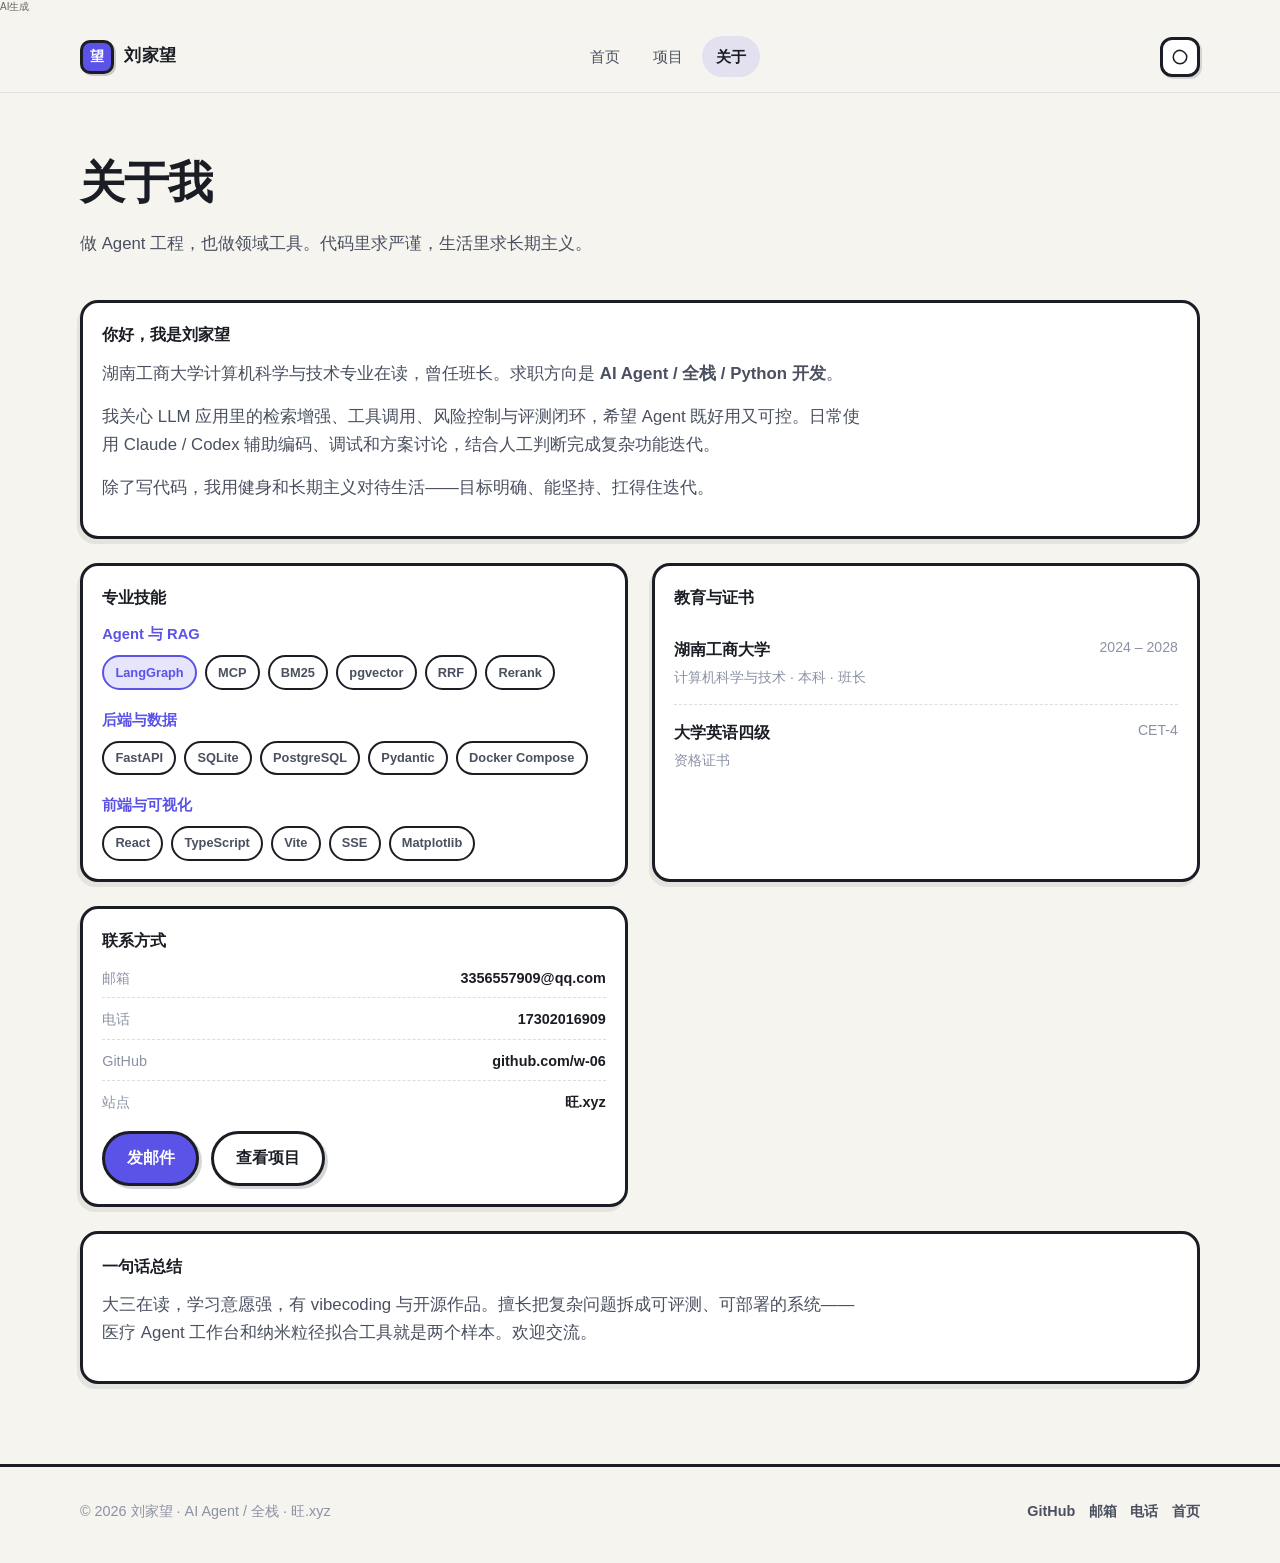
==== about.html @ 0d75d6c4 "present: about.html (+2 source) — 刘家望个人主页静态站：首页 + 项目列表 + 两个演示型详情页 + 关于页，含样式、动效脚本与 SVG 视觉资源。 Mimo-Pre" ====
<!-- AI生成 -->
<!DOCTYPE html>
<html lang="zh-CN">
<head>
  <meta charset="UTF-8" />
  <meta name="viewport" content="width=device-width, initial-scale=1" />
  <title>关于 · 刘家望</title>
  <meta name="description" content="关于刘家望：湖南工商大学计算机科学与技术在读，AI Agent / 全栈方向。" />
  <link rel="icon" href="data:image/svg+xml,%3Csvg xmlns='http://www.w3.org/2000/svg' viewBox='0 0 32 32'%3E%3Crect width='32' height='32' rx='8' fill='%235B52E8'/%3E%3Ctext x='16' y='22' text-anchor='middle' font-size='16' font-family='sans-serif' fill='white' font-weight='700'%3E旺%3C/text%3E%3C/svg%3E" />
  <link rel="stylesheet" href="css/style.css" />
</head>
<body>
<p data-aigc-mark="1" style="margin:0 0 8px;font-size:10px;line-height:1.3;color:#6b6560;font-weight:400;">AI生成</p>

  <header class="site-header">
    <div class="site-container inner">
      <a class="logo" href="index.html">
        <span class="logo-mark">望</span>
        <span>刘家望</span>
      </a>
      <nav class="nav" data-nav>
        <a href="index.html">首页</a>
        <a href="projects.html">项目</a>
        <a class="active" href="about.html">关于</a>
      </nav>
      <div class="header-actions">
        <button class="icon-btn" data-theme-toggle aria-label="切换主题">
          <svg viewBox="0 0 24 24" fill="none" stroke="currentColor" stroke-width="2" stroke-linecap="round"><path d="M12 3a9 9 0 1 0 9 9c0-4-4-8-9-9z"/></svg>
        </button>
        <button class="icon-btn menu-toggle" data-menu-toggle aria-label="打开菜单">
          <svg viewBox="0 0 24 24" fill="none" stroke="currentColor" stroke-width="2" stroke-linecap="round"><path d="M4 7h16M4 12h16M4 17h16"/></svg>
        </button>
      </div>
    </div>
  </header>

  <main>
    <section class="page-hero">
      <div class="site-container">
        <h1 data-split>关于我</h1>
        <p class="lead">做 Agent 工程，也做领域工具。代码里求严谨，生活里求长期主义。</p>
      </div>
    </section>

    <div class="site-container about-grid">
      <section class="about-intro panel" data-aos>
        <h3>你好，我是刘家望</h3>
        <p>湖南工商大学计算机科学与技术专业在读，曾任班长。求职方向是 <strong>AI Agent / 全栈 / Python 开发</strong>。</p>
        <p>我关心 LLM 应用里的检索增强、工具调用、风险控制与评测闭环，希望 Agent 既好用又可控。日常使用 Claude / Codex 辅助编码、调试和方案讨论，结合人工判断完成复杂功能迭代。</p>
        <p>除了写代码，我用健身和长期主义对待生活——目标明确、能坚持、扛得住迭代。</p>
      </section>

      <section class="panel" data-aos>
        <h3>专业技能</h3>
        <div class="skill-group">
          <h4>Agent 与 RAG</h4>
          <ul class="tag-list">
            <li class="tag primary">LangGraph</li>
            <li class="tag">MCP</li>
            <li class="tag">BM25</li>
            <li class="tag">pgvector</li>
            <li class="tag">RRF</li>
            <li class="tag">Rerank</li>
          </ul>
        </div>
        <div class="skill-group">
          <h4>后端与数据</h4>
          <ul class="tag-list">
            <li class="tag">FastAPI</li>
            <li class="tag">SQLite</li>
            <li class="tag">PostgreSQL</li>
            <li class="tag">Pydantic</li>
            <li class="tag">Docker Compose</li>
          </ul>
        </div>
        <div class="skill-group">
          <h4>前端与可视化</h4>
          <ul class="tag-list">
            <li class="tag">React</li>
            <li class="tag">TypeScript</li>
            <li class="tag">Vite</li>
            <li class="tag">SSE</li>
            <li class="tag">Matplotlib</li>
          </ul>
        </div>
      </section>

      <section class="panel" data-aos>
        <h3>教育与证书</h3>
        <div class="edu-item">
          <div>
            <strong>湖南工商大学</strong>
            <span>计算机科学与技术 · 本科 · 班长</span>
          </div>
          <span>2024 – 2028</span>
        </div>
        <div class="edu-item">
          <div>
            <strong>大学英语四级</strong>
            <span>资格证书</span>
          </div>
          <span>CET-4</span>
        </div>
      </section>

      <section class="panel" data-aos>
        <h3>联系方式</h3>
        <div class="kv">
          <div class="row"><span class="k">邮箱</span><span class="v"><a href="mailto:3356557909@qq.com">3356557909@qq.com</a></span></div>
          <div class="row"><span class="k">电话</span><span class="v"><a href="tel:17302016909">17302016909</a></span></div>
          <div class="row"><span class="k">GitHub</span><span class="v"><a href="https://github.com/w-06" target="_blank" rel="noopener noreferrer">github.com/w-06</a></span></div>
          <div class="row"><span class="k">站点</span><span class="v"><a href="https://旺.xyz" target="_blank" rel="noopener noreferrer">旺.xyz</a></span></div>
        </div>
        <div class="btn-row" style="margin-top: 1rem;">
          <a class="btn btn-fill" href="mailto:3356557909@qq.com">发邮件</a>
          <a class="btn" href="projects.html">查看项目</a>
        </div>
      </section>

      <section class="about-intro panel" data-aos>
        <h3>一句话总结</h3>
        <p>大三在读，学习意愿强，有 vibecoding 与开源作品。擅长把复杂问题拆成可评测、可部署的系统——医疗 Agent 工作台和纳米粒径拟合工具就是两个样本。欢迎交流。</p>
      </section>
    </div>
  </main>

  <footer class="site-footer">
    <div class="site-container footer-inner">
      <p>© <span data-year></span> 刘家望 · AI Agent / 全栈 · 旺.xyz</p>
      <div class="footer-links">
        <a href="https://github.com/w-06" target="_blank" rel="noopener noreferrer">GitHub</a>
        <a href="mailto:3356557909@qq.com">邮箱</a>
        <a href="tel:17302016909">电话</a>
        <a href="index.html">首页</a>
      </div>
    </div>
  </footer>
  <script src="js/main.js"></script>
</body>
</html>
---- css/style.css ----
/* 刘家望 · 个人站点 — 新粗野主义作品集风格 */
:root {
  --bg: #f6f4ef;
  --bg-soft: #efece4;
  --ink: #1a1d24;
  --ink-2: #4a5060;
  --ink-3: #8b92a3;
  --card: #ffffff;
  --primary: #5b52e8;
  --primary-2: #4a41d4;
  --accent: #ff6b4a;
  --mint: #3dbf9f;
  --line: #1a1d24;
  --shadow: -3px 5px 0 rgba(26, 29, 36, 0.08);
  --radius: 18px;
  --radius-sm: 12px;
  --font: "PingFang SC", "Noto Sans SC", "Microsoft YaHei", "Segoe UI", sans-serif;
  --max: 1120px;
  --header-h: 72px;
}

html.dark {
  --bg: #12141a;
  --bg-soft: #1a1d26;
  --ink: #f3f1ea;
  --ink-2: #c5c9d4;
  --ink-3: #8b92a3;
  --card: #1c2030;
  --primary: #7b74f0;
  --primary-2: #918bff;
  --accent: #ff8566;
  --mint: #4ecfad;
  --line: #e8e6df;
  --shadow: -3px 5px 0 rgba(0, 0, 0, 0.35);
}

*,
*::before,
*::after {
  box-sizing: border-box;
}

html {
  scroll-behavior: smooth;
}

body {
  margin: 0;
  font-family: var(--font);
  color: var(--ink);
  background: var(--bg);
  line-height: 1.7;
  min-height: 100vh;
  overflow-x: hidden;
  transition: background 0.25s ease, color 0.25s ease;
}

body.no-cursor,
body.no-cursor * {
  cursor: none !important;
}

img,
svg {
  display: block;
  max-width: 100%;
}

a {
  color: inherit;
  text-decoration: none;
}

button {
  font: inherit;
  color: inherit;
  background: none;
  border: 0;
  cursor: pointer;
}

.site-container {
  width: min(100% - 2.5rem, var(--max));
  margin-inline: auto;
}

/* ========== 顶部导航 ========== */
.site-header {
  position: sticky;
  top: 0;
  z-index: 50;
  height: var(--header-h);
  backdrop-filter: blur(14px);
  background: color-mix(in srgb, var(--bg) 82%, transparent);
  border-bottom: 1px solid color-mix(in srgb, var(--ink) 8%, transparent);
}

.site-header .inner {
  height: 100%;
  display: flex;
  align-items: center;
  justify-content: space-between;
  gap: 1rem;
}

.logo {
  display: inline-flex;
  align-items: center;
  gap: 0.65rem;
  font-weight: 800;
  letter-spacing: 0.02em;
  font-size: 1.05rem;
}

.logo-mark {
  width: 34px;
  height: 34px;
  border: 3px solid var(--line);
  border-radius: 10px;
  display: grid;
  place-items: center;
  background: var(--primary);
  color: #fff;
  font-size: 0.85rem;
  font-weight: 800;
  box-shadow: 2px 2px 0 color-mix(in srgb, var(--line) 20%, transparent);
}

.nav {
  display: flex;
  align-items: center;
  gap: 0.35rem;
}

.nav a {
  padding: 0.45rem 0.85rem;
  border-radius: 999px;
  font-size: 0.95rem;
  color: var(--ink-2);
  transition: 0.2s ease;
}

.nav a:hover,
.nav a.active {
  color: var(--ink);
  background: color-mix(in srgb, var(--primary) 12%, transparent);
}

.nav a.active {
  font-weight: 700;
}

.header-actions {
  display: flex;
  align-items: center;
  gap: 0.5rem;
}

.icon-btn {
  width: 40px;
  height: 40px;
  border: 3px solid var(--line);
  border-radius: 12px;
  display: grid;
  place-items: center;
  background: var(--card);
  box-shadow: 2px 2px 0 color-mix(in srgb, var(--line) 15%, transparent);
  transition: transform 0.15s ease;
}

.icon-btn:hover {
  transform: translate(-1px, -1px);
}

.icon-btn svg {
  width: 18px;
  height: 18px;
}

.menu-toggle {
  display: none;
}

/* ========== 按钮 ========== */
.btn {
  display: inline-flex;
  align-items: center;
  justify-content: center;
  gap: 0.5rem;
  min-height: 48px;
  padding: 0.7rem 1.35rem;
  border: 3px solid var(--line);
  border-radius: 999px;
  font-weight: 700;
  font-size: 0.98rem;
  background: var(--card);
  box-shadow: 3px 3px 0 color-mix(in srgb, var(--line) 18%, transparent);
  transition: transform 0.15s ease, box-shadow 0.15s ease, background 0.15s ease;
}

.btn:hover {
  transform: translate(-2px, -2px);
  box-shadow: 5px 5px 0 color-mix(in srgb, var(--line) 22%, transparent);
}

.btn:active {
  transform: translate(0, 0);
  box-shadow: 1px 1px 0 color-mix(in srgb, var(--line) 18%, transparent);
}

.btn-fill {
  background: var(--primary);
  color: #fff;
}

.btn-fill:hover {
  background: var(--primary-2);
}

.btn-accent {
  background: var(--accent);
  color: #fff;
}

.btn-row {
  display: flex;
  flex-wrap: wrap;
  gap: 0.75rem;
}

/* ========== 标签 ========== */
.tag-list {
  display: flex;
  flex-wrap: wrap;
  gap: 0.5rem;
  list-style: none;
  padding: 0;
  margin: 0;
}

.tag {
  display: inline-flex;
  align-items: center;
  padding: 0.28rem 0.7rem;
  border: 2px solid var(--line);
  border-radius: 999px;
  font-size: 0.8rem;
  font-weight: 600;
  background: var(--card);
  color: var(--ink-2);
}

.tag.primary {
  background: color-mix(in srgb, var(--primary) 15%, var(--card));
  color: var(--primary);
  border-color: var(--primary);
}

/* ========== 取景框卡片 ========== */
.frame-card {
  position: relative;
  background: var(--card);
  border: 3px solid var(--line);
  border-radius: var(--radius);
  padding: 1rem;
  box-shadow: var(--shadow);
}

.frame-card .corner {
  position: absolute;
  width: 12px;
  height: 12px;
  background: var(--card);
  border: 2px solid var(--line);
  z-index: 2;
}

.frame-card .corner.tl { top: -6px; left: -6px; }
.frame-card .corner.tr { top: -6px; right: -6px; }
.frame-card .corner.bl { bottom: -6px; left: -6px; }
.frame-card .corner.br { bottom: -6px; right: -6px; }

.frame-card .window-tab {
  position: absolute;
  top: -24px;
  left: 28px;
  height: 24px;
  padding: 0 0.85rem;
  display: inline-flex;
  align-items: center;
  border-radius: 8px 8px 0 0;
  background: var(--primary);
  color: #fff;
  font-size: 0.75rem;
  font-weight: 700;
  border: 3px solid var(--line);
  border-bottom: 0;
}

.frame-media {
  border-radius: var(--radius-sm);
  overflow: hidden;
  border: 2px solid color-mix(in srgb, var(--line) 25%, transparent);
  background: var(--bg-soft);
}

/* ========== 首页 Hero ========== */
.hero {
  padding: 4.5rem 0 3rem;
}

.hero-grid {
  display: grid;
  grid-template-columns: 1.05fr 0.95fr;
  gap: 3rem;
  align-items: center;
}

.hero-copy .eyebrow {
  display: inline-flex;
  align-items: center;
  gap: 0.45rem;
  padding: 0.35rem 0.8rem;
  border: 2px solid var(--line);
  border-radius: 999px;
  background: var(--card);
  font-size: 0.82rem;
  font-weight: 700;
  margin-bottom: 1.1rem;
}

.eyebrow-dot {
  width: 8px;
  height: 8px;
  border-radius: 50%;
  background: var(--mint);
  box-shadow: 0 0 0 3px color-mix(in srgb, var(--mint) 25%, transparent);
}

.hero h1 {
  margin: 0 0 0.85rem;
  font-size: clamp(2.2rem, 4.5vw, 3.4rem);
  line-height: 1.15;
  letter-spacing: -0.02em;
  font-weight: 900;
}

.hero h1 .hl {
  color: var(--primary);
}

.hero-sub {
  margin: 0 0 0.75rem;
  font-size: 1.05rem;
  font-weight: 700;
  color: var(--ink);
}

.hero-desc {
  margin: 0 0 1.1rem;
  color: var(--ink-2);
  max-width: 34rem;
}

.hero-contact {
  color: var(--ink-3);
  font-size: 0.92rem;
  margin-bottom: 1.4rem;
}

.hero-actions {
  margin-bottom: 1.5rem;
}

.social-row {
  display: flex;
  flex-wrap: wrap;
  gap: 0.6rem;
}

.social-chip {
  display: inline-flex;
  align-items: center;
  gap: 0.45rem;
  padding: 0.55rem 0.85rem;
  border: 2px solid var(--line);
  border-radius: 14px;
  background: var(--card);
  font-size: 0.85rem;
  font-weight: 600;
  transition: transform 0.15s ease, background 0.15s ease;
}

.social-chip:hover {
  transform: translateY(-2px);
  background: color-mix(in srgb, var(--primary) 10%, var(--card));
}

.social-chip svg {
  width: 16px;
  height: 16px;
}

/* Hero 右侧卡片 */
.hero-stage {
  position: relative;
  min-height: 420px;
}

.web-case {
  position: relative;
  z-index: 20;
  width: min(100%, 360px);
  margin-left: auto;
  transition: transform 0.3s cubic-bezier(0.16, 1, 0.3, 1);
  will-change: transform;
}

.web-case .case-solid {
  position: relative;
  background: var(--card);
  border: 3px solid var(--line);
  border-radius: var(--radius);
  padding: 0.75rem;
}

.web-case .case-square {
  position: absolute;
  width: 12px;
  height: 12px;
  background: var(--card);
  border: 2px solid var(--line);
}

.web-case .case-square.tl { top: -6px; left: -6px; }
.web-case .case-square.tr { top: -6px; right: -6px; }
.web-case .case-square.bl { bottom: -6px; left: -6px; }
.web-case .case-square.br { bottom: -6px; right: -6px; }

.case-go {
  position: relative;
  aspect-ratio: 6 / 7;
  overflow: hidden;
  border-radius: 14px;
  background: var(--bg-soft);
  border: 2px solid color-mix(in srgb, var(--line) 20%, transparent);
}

.case-go svg,
.case-go img {
  width: 100%;
  height: 100%;
  object-fit: cover;
}

.case-title {
  position: absolute;
  top: -24px;
  left: 32px;
  height: 24px;
  padding: 0 0.85rem;
  display: inline-flex;
  align-items: center;
  border-radius: 8px 8px 0 0;
  background: var(--primary);
  color: #fff;
  font-size: 0.75rem;
  font-weight: 700;
  border: 3px solid var(--line);
  border-bottom: 0;
}

.float-chip {
  position: absolute;
  z-index: 30;
  background: var(--card);
  border: 2px solid color-mix(in srgb, var(--line) 15%, transparent);
  border-radius: 14px;
  box-shadow: -2px 4px 12px rgba(81, 74, 163, 0.12);
  transition: transform 0.3s cubic-bezier(0.16, 1, 0.3, 1);
  will-change: transform;
  pointer-events: none;
}

.float-chip.chip-left {
  left: -12px;
  top: 42%;
  width: min(200px, 48%);
  padding: 0.55rem 0.7rem;
}

.float-chip.chip-right {
  right: -18px;
  top: 62%;
  width: min(230px, 54%);
  padding: 0.65rem 0.75rem;
}

.chip-row {
  display: flex;
  align-items: center;
  gap: 0.5rem;
}

.chip-icon {
  width: 34px;
  height: 34px;
  border-radius: 10px;
  display: grid;
  place-items: center;
  background: var(--primary);
  color: #fff;
  flex-shrink: 0;
}

.chip-icon.alt {
  background: var(--mint);
}

.chip-icon.warm {
  background: var(--accent);
}

.chip-text {
  min-width: 0;
}

.chip-text strong {
  display: block;
  font-size: 0.78rem;
  line-height: 1.2;
}

.chip-text span {
  display: block;
  font-size: 0.68rem;
  color: var(--ink-3);
  white-space: nowrap;
  overflow: hidden;
  text-overflow: ellipsis;
}

.cursor-indicator {
  position: absolute;
  top: 0;
  left: 0;
  width: 56px;
  height: 56px;
  border-radius: 50%;
  background: #fff;
  display: grid;
  place-items: center;
  box-shadow: 0 3px 15px rgba(0, 0, 0, 0.15);
  z-index: 1000;
  opacity: 0;
  pointer-events: none;
  transform: translate(-50%, -50%) scale(0.5);
  transition: opacity 0.35s cubic-bezier(0.16, 1, 0.3, 1),
    transform 0.45s cubic-bezier(0.34, 1.56, 0.64, 1);
}

.cursor-indicator.on {
  opacity: 1;
  transform: translate(-50%, -50%) scale(1);
}

.cursor-indicator svg {
  width: 24px;
  height: 24px;
  color: var(--primary);
}

/* ========== 区块 ========== */
.section {
  padding: 4.5rem 0;
}

.section-head {
  display: flex;
  align-items: end;
  justify-content: space-between;
  gap: 1rem;
  margin-bottom: 2rem;
}

.section-head h2 {
  margin: 0 0 0.35rem;
  font-size: clamp(1.6rem, 3vw, 2.1rem);
  font-weight: 900;
  letter-spacing: -0.02em;
}

.section-head p {
  margin: 0;
  color: var(--ink-2);
  max-width: 36rem;
}

.section-head .side {
  flex-shrink: 0;
}

/* 技术标签墙 */
.explore-grid {
  display: grid;
  grid-template-columns: repeat(4, 1fr);
  gap: 1rem;
}

.explore-item {
  border: 3px solid var(--line);
  border-radius: var(--radius);
  background: var(--card);
  padding: 1.1rem 1rem;
  box-shadow: var(--shadow);
  transition: transform 0.15s ease;
}

.explore-item:hover {
  transform: translate(-2px, -2px);
}

.explore-item h3 {
  margin: 0 0 0.35rem;
  font-size: 1rem;
}

.explore-item p {
  margin: 0;
  color: var(--ink-2);
  font-size: 0.88rem;
}

.explore-icon {
  width: 40px;
  height: 40px;
  border: 2px solid var(--line);
  border-radius: 12px;
  display: grid;
  place-items: center;
  margin-bottom: 0.8rem;
  background: color-mix(in srgb, var(--primary) 12%, var(--card));
  font-weight: 900;
  color: var(--primary);
}

/* 项目卡片 */
.work-grid {
  display: grid;
  grid-template-columns: 1fr 1fr;
  gap: 1.5rem;
}

.work-card {
  position: relative;
  display: block;
  background: var(--card);
  border: 3px solid var(--line);
  border-radius: var(--radius);
  overflow: visible;
  box-shadow: var(--shadow);
  transition: transform 0.18s ease, box-shadow 0.18s ease;
}

.work-card:hover {
  transform: translate(-3px, -3px);
  box-shadow: 6px 6px 0 color-mix(in srgb, var(--line) 18%, transparent);
}

.work-card .corner {
  position: absolute;
  width: 12px;
  height: 12px;
  background: var(--card);
  border: 2px solid var(--line);
  z-index: 3;
}

.work-card .corner.tl { top: -6px; left: -6px; }
.work-card .corner.tr { top: -6px; right: -6px; }
.work-card .corner.bl { bottom: -6px; left: -6px; }
.work-card .corner.br { bottom: -6px; right: -6px; }

.work-media {
  aspect-ratio: 16 / 10;
  background: var(--bg-soft);
  border-bottom: 3px solid var(--line);
  overflow: hidden;
  border-radius: 15px 15px 0 0;
}

.work-media svg,
.work-media img {
  width: 100%;
  height: 100%;
  object-fit: cover;
}

.work-body {
  padding: 1.15rem 1.2rem 1.3rem;
}

.work-body h3 {
  margin: 0 0 0.4rem;
  font-size: 1.2rem;
}

.work-body .desc {
  margin: 0 0 0.85rem;
  color: var(--ink-2);
  font-size: 0.95rem;
}

.work-meta {
  display: flex;
  align-items: center;
  justify-content: space-between;
  gap: 0.75rem;
  margin-top: 0.9rem;
}

.work-meta .year {
  color: var(--ink-3);
  font-size: 0.85rem;
  font-weight: 600;
}

.work-meta .go {
  display: inline-flex;
  align-items: center;
  gap: 0.3rem;
  color: var(--primary);
  font-weight: 800;
  font-size: 0.9rem;
}

/* CTA 条 */
.cta-band {
  margin: 1rem 0 4rem;
  border: 3px solid var(--line);
  border-radius: calc(var(--radius) + 4px);
  background: var(--primary);
  color: #fff;
  padding: 2.2rem 2rem;
  display: flex;
  align-items: center;
  justify-content: space-between;
  gap: 1.5rem;
  box-shadow: 5px 5px 0 color-mix(in srgb, var(--line) 20%, transparent);
  position: relative;
  overflow: hidden;
}

.cta-band h2 {
  margin: 0 0 0.35rem;
  font-size: clamp(1.4rem, 2.5vw, 1.9rem);
}

.cta-band p {
  margin: 0;
  opacity: 0.9;
}

.cta-band .btn {
  background: #fff;
  color: var(--ink);
  flex-shrink: 0;
}

.cta-band .btn:hover {
  background: var(--bg);
}

/* ========== 项目详情页 ========== */
.page-hero {
  padding: 3.2rem 0 1.5rem;
}

.page-hero .back {
  display: inline-flex;
  align-items: center;
  gap: 0.35rem;
  color: var(--ink-2);
  font-weight: 700;
  margin-bottom: 1.1rem;
}

.page-hero .back:hover {
  color: var(--primary);
}

.page-hero h1 {
  margin: 0 0 0.6rem;
  font-size: clamp(2rem, 4vw, 2.8rem);
  font-weight: 900;
  letter-spacing: -0.02em;
}

.page-hero .lead {
  margin: 0 0 1.1rem;
  color: var(--ink-2);
  font-size: 1.05rem;
  max-width: 42rem;
}

.detail-layout {
  display: grid;
  grid-template-columns: 1.4fr 0.8fr;
  gap: 1.5rem;
  align-items: start;
  padding-bottom: 4rem;
}

.detail-main {
  display: grid;
  gap: 1.25rem;
}

.detail-side {
  display: grid;
  gap: 1rem;
  position: sticky;
  top: calc(var(--header-h) + 1rem);
}

.panel {
  border: 3px solid var(--line);
  border-radius: var(--radius);
  background: var(--card);
  box-shadow: var(--shadow);
  padding: 1.15rem 1.2rem;
}

.panel h3 {
  margin: 0 0 0.7rem;
  font-size: 1rem;
}

.panel p {
  margin: 0;
  color: var(--ink-2);
  font-size: 0.94rem;
}

.shot-grid {
  display: grid;
  gap: 1rem;
}

.shot-grid.single {
  grid-template-columns: 1fr;
}

.shot {
  border: 3px solid var(--line);
  border-radius: var(--radius);
  overflow: hidden;
  background: var(--card);
  box-shadow: var(--shadow);
}

.shot .bar {
  display: flex;
  align-items: center;
  gap: 0.4rem;
  padding: 0.55rem 0.8rem;
  border-bottom: 3px solid var(--line);
  background: var(--bg-soft);
  font-size: 0.8rem;
  font-weight: 700;
  color: var(--ink-2);
}

.shot .bar .dot {
  width: 9px;
  height: 9px;
  border-radius: 50%;
  background: var(--accent);
}

.shot .bar .dot:nth-child(2) { background: #ffd166; }
.shot .bar .dot:nth-child(3) { background: var(--mint); }

.shot .body {
  padding: 0.4rem;
  background: var(--bg-soft);
}

.shot svg,
.shot img {
  width: 100%;
  height: auto;
  border-radius: 10px;
  background: var(--card);
}

.point-list {
  list-style: none;
  margin: 0;
  padding: 0;
  display: grid;
  gap: 0.7rem;
}

.point-list li {
  display: grid;
  grid-template-columns: 28px 1fr;
  gap: 0.65rem;
  align-items: start;
  color: var(--ink-2);
  font-size: 0.94rem;
}

.point-list .idx {
  width: 28px;
  height: 28px;
  border: 2px solid var(--line);
  border-radius: 8px;
  display: grid;
  place-items: center;
  font-size: 0.75rem;
  font-weight: 800;
  background: color-mix(in srgb, var(--primary) 12%, var(--card));
  color: var(--primary);
}

.kv {
  display: grid;
  gap: 0.55rem;
}

.kv .row {
  display: flex;
  justify-content: space-between;
  gap: 1rem;
  font-size: 0.9rem;
  padding-bottom: 0.45rem;
  border-bottom: 1px dashed color-mix(in srgb, var(--ink) 15%, transparent);
}

.kv .row:last-child {
  border-bottom: 0;
  padding-bottom: 0;
}

.kv .k {
  color: var(--ink-3);
}

.kv .v {
  font-weight: 700;
  text-align: right;
}

/* ========== 关于页 ========== */
.about-grid {
  display: grid;
  grid-template-columns: 1fr 1fr;
  gap: 1.5rem;
  padding-bottom: 4rem;
}

.about-intro {
  grid-column: 1 / -1;
}

.about-intro p {
  margin: 0 0 0.9rem;
  color: var(--ink-2);
  font-size: 1.05rem;
  max-width: 48rem;
}

.skill-group + .skill-group {
  margin-top: 1.1rem;
}

.skill-group h4 {
  margin: 0 0 0.5rem;
  font-size: 0.92rem;
  color: var(--primary);
}

.edu-item {
  display: flex;
  justify-content: space-between;
  gap: 1rem;
  padding: 0.85rem 0;
  border-bottom: 1px dashed color-mix(in srgb, var(--ink) 15%, transparent);
}

.edu-item:last-child {
  border-bottom: 0;
}

.edu-item strong {
  display: block;
}

.edu-item span {
  color: var(--ink-3);
  font-size: 0.88rem;
}

/* ========== 页脚 ========== */
.site-footer {
  border-top: 3px solid var(--line);
  padding: 2rem 0 2.5rem;
  margin-top: 1rem;
}

.footer-inner {
  display: flex;
  align-items: center;
  justify-content: space-between;
  gap: 1rem;
  flex-wrap: wrap;
}

.footer-inner p {
  margin: 0;
  color: var(--ink-3);
  font-size: 0.9rem;
}

.footer-links {
  display: flex;
  gap: 0.85rem;
  flex-wrap: wrap;
}

.footer-links a {
  color: var(--ink-2);
  font-weight: 600;
  font-size: 0.9rem;
}

.footer-links a:hover {
  color: var(--primary);
}

/* ========== 动效 ========== */
[data-aos] {
  opacity: 0;
  transform: translateY(18px);
  transition: opacity 0.6s ease, transform 0.6s ease;
}

[data-aos="fade-left"] {
  transform: translateX(24px);
}

[data-aos].aos-in {
  opacity: 1;
  transform: none;
}

.word {
  display: inline-block;
  opacity: 0;
  transform: translateY(0.6em);
  animation: wordIn 0.55s cubic-bezier(0.16, 1, 0.3, 1) forwards;
}

@keyframes wordIn {
  to {
    opacity: 1;
    transform: none;
  }
}

/* ========== 响应式 ========== */
@media (max-width: 960px) {
  .hero-grid,
  .detail-layout,
  .about-grid,
  .work-grid {
    grid-template-columns: 1fr;
  }

  .explore-grid {
    grid-template-columns: 1fr 1fr;
  }

  .hero-stage {
    min-height: 0;
    order: -1;
  }

  .web-case {
    margin: 0 auto;
  }

  .detail-side {
    position: static;
  }

  .cta-band {
    flex-direction: column;
    align-items: flex-start;
  }

  .float-chip.chip-left {
    left: 0;
  }

  .float-chip.chip-right {
    right: 0;
  }
}

@media (max-width: 720px) {
  .nav {
    display: none;
    position: absolute;
    top: var(--header-h);
    left: 0;
    right: 0;
    flex-direction: column;
    align-items: stretch;
    padding: 0.8rem 1.2rem 1.2rem;
    background: var(--bg);
    border-bottom: 3px solid var(--line);
  }

  .nav.open {
    display: flex;
  }

  .menu-toggle {
    display: grid;
  }

  .hero {
    padding-top: 2.5rem;
  }

  .explore-grid {
    grid-template-columns: 1fr;
  }

  .section-head {
    flex-direction: column;
    align-items: flex-start;
  }

  .hero-contact {
    font-size: 0.85rem;
  }
}
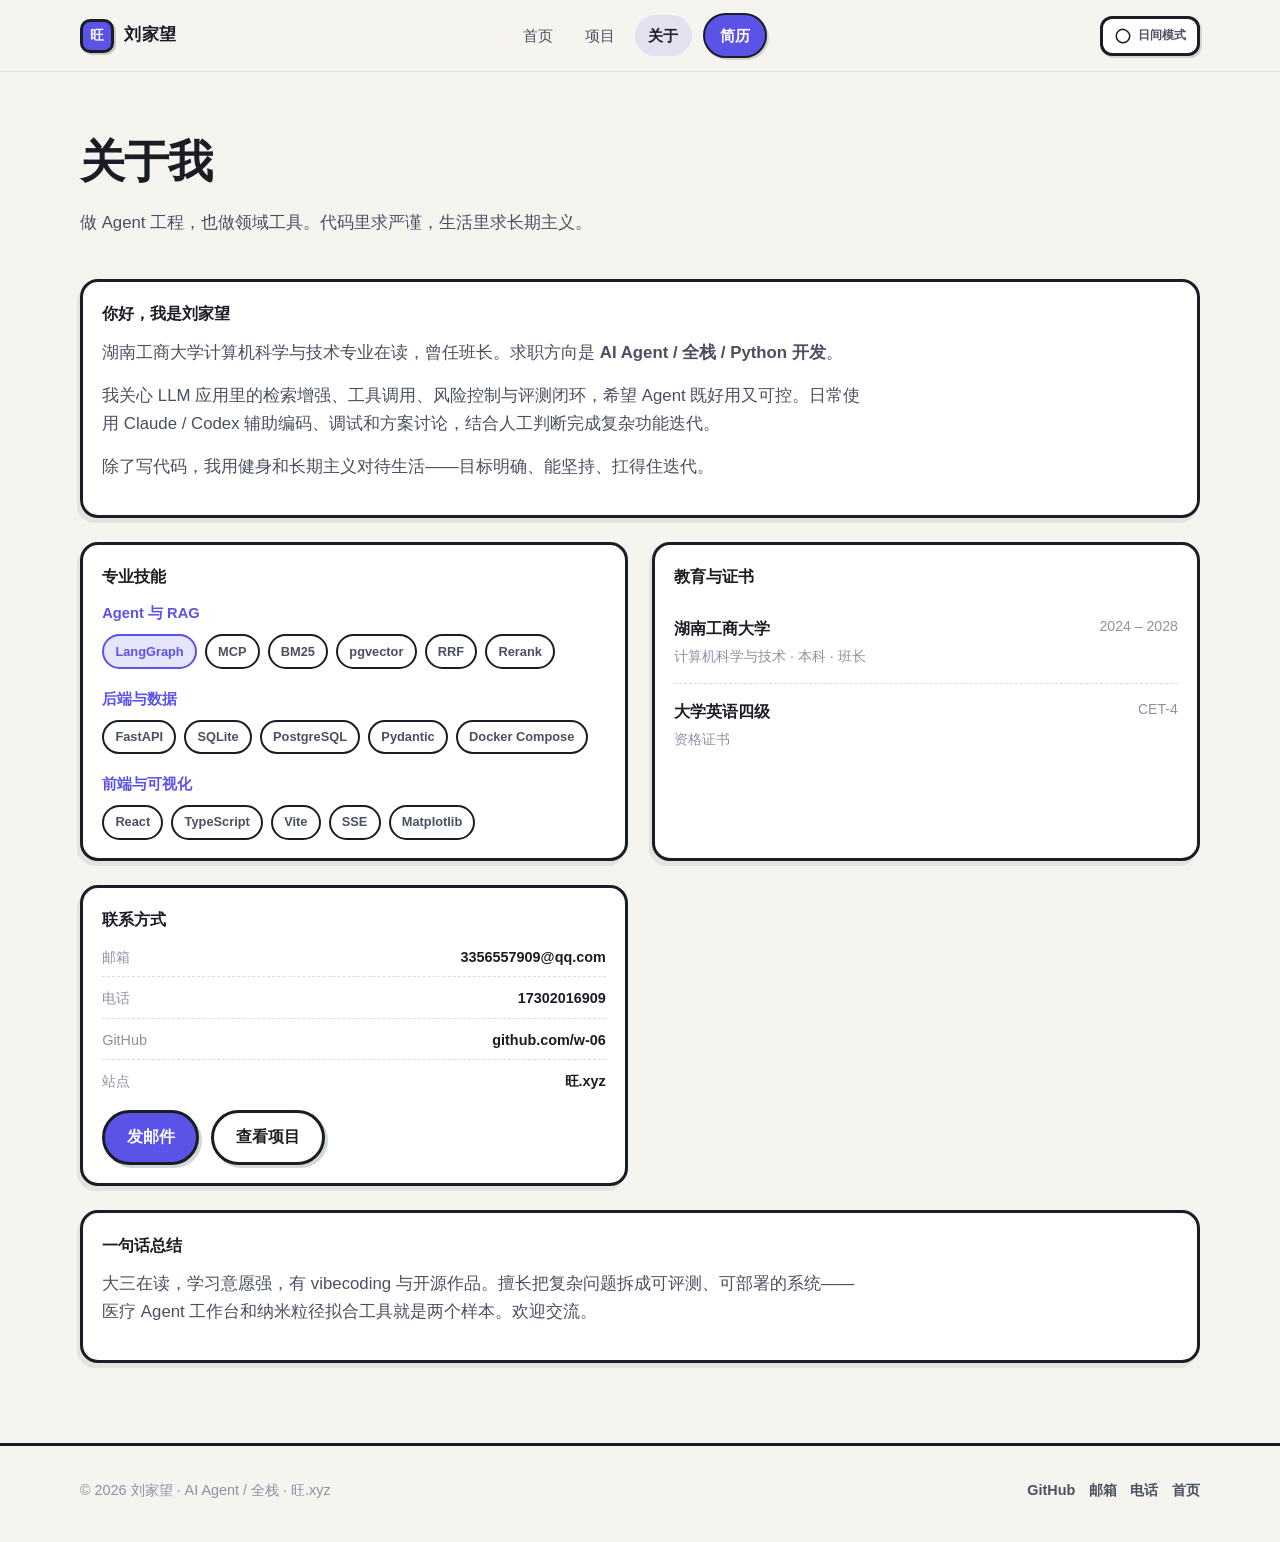
==== commit 60fe6a1e: "update 7 files" ====
--- a/about.html
+++ b/about.html
@@ -1,4 +1,3 @@
-<!-- AI生成 -->
 <!DOCTYPE html>
 <html lang="zh-CN">
 <head>
@@ -10,22 +9,22 @@
   <link rel="stylesheet" href="css/style.css" />
 </head>
 <body>
-<p data-aigc-mark="1" style="margin:0 0 8px;font-size:10px;line-height:1.3;color:#6b6560;font-weight:400;">AI生成</p>
-
-  <header class="site-header">
+<header class="site-header">
     <div class="site-container inner">
       <a class="logo" href="index.html">
-        <span class="logo-mark">望</span>
+        <span class="logo-mark">旺</span>
         <span>刘家望</span>
       </a>
       <nav class="nav" data-nav>
         <a href="index.html">首页</a>
         <a href="projects.html">项目</a>
         <a class="active" href="about.html">关于</a>
+        <a class="nav-resume" href="resume.html">简历</a>
       </nav>
       <div class="header-actions">
-        <button class="icon-btn" data-theme-toggle aria-label="切换主题">
+        <button class="icon-btn theme-btn" data-theme-toggle title="点击切换日间/夜间模式" aria-label="切换日间/夜间模式">
           <svg viewBox="0 0 24 24" fill="none" stroke="currentColor" stroke-width="2" stroke-linecap="round"><path d="M12 3a9 9 0 1 0 9 9c0-4-4-8-9-9z"/></svg>
+          <span class="theme-label">日间/夜间</span>
         </button>
         <button class="icon-btn menu-toggle" data-menu-toggle aria-label="打开菜单">
           <svg viewBox="0 0 24 24" fill="none" stroke="currentColor" stroke-width="2" stroke-linecap="round"><path d="M4 7h16M4 12h16M4 17h16"/></svg>
--- a/css/style.css
+++ b/css/style.css
@@ -177,6 +177,51 @@
   height: 18px;
 }
 
+.theme-btn {
+  width: auto;
+  min-width: 40px;
+  padding: 0 0.7rem;
+  gap: 0.35rem;
+  grid-auto-flow: column;
+}
+
+.nav-resume {
+  margin-left: 0.35rem;
+  padding: 0.45rem 0.95rem !important;
+  border: 2px solid var(--line);
+  background: var(--primary) !important;
+  color: #fff !important;
+  font-weight: 700;
+  box-shadow: 2px 2px 0 color-mix(in srgb, var(--line) 15%, transparent);
+}
+
+.nav-resume:hover,
+.nav-resume.active {
+  background: var(--primary-2) !important;
+  color: #fff !important;
+}
+
+.resume-frame-wrap {
+  background: var(--bg-soft);
+  padding: 0.5rem;
+}
+
+.resume-frame {
+  display: block;
+  width: 100%;
+  height: min(80vh, 960px);
+  border: 0;
+  border-radius: 10px;
+  background: var(--card);
+}
+
+.theme-label {
+  font-size: 0.75rem;
+  font-weight: 700;
+  white-space: nowrap;
+  color: var(--ink-2);
+}
+
 .menu-toggle {
   display: none;
 }
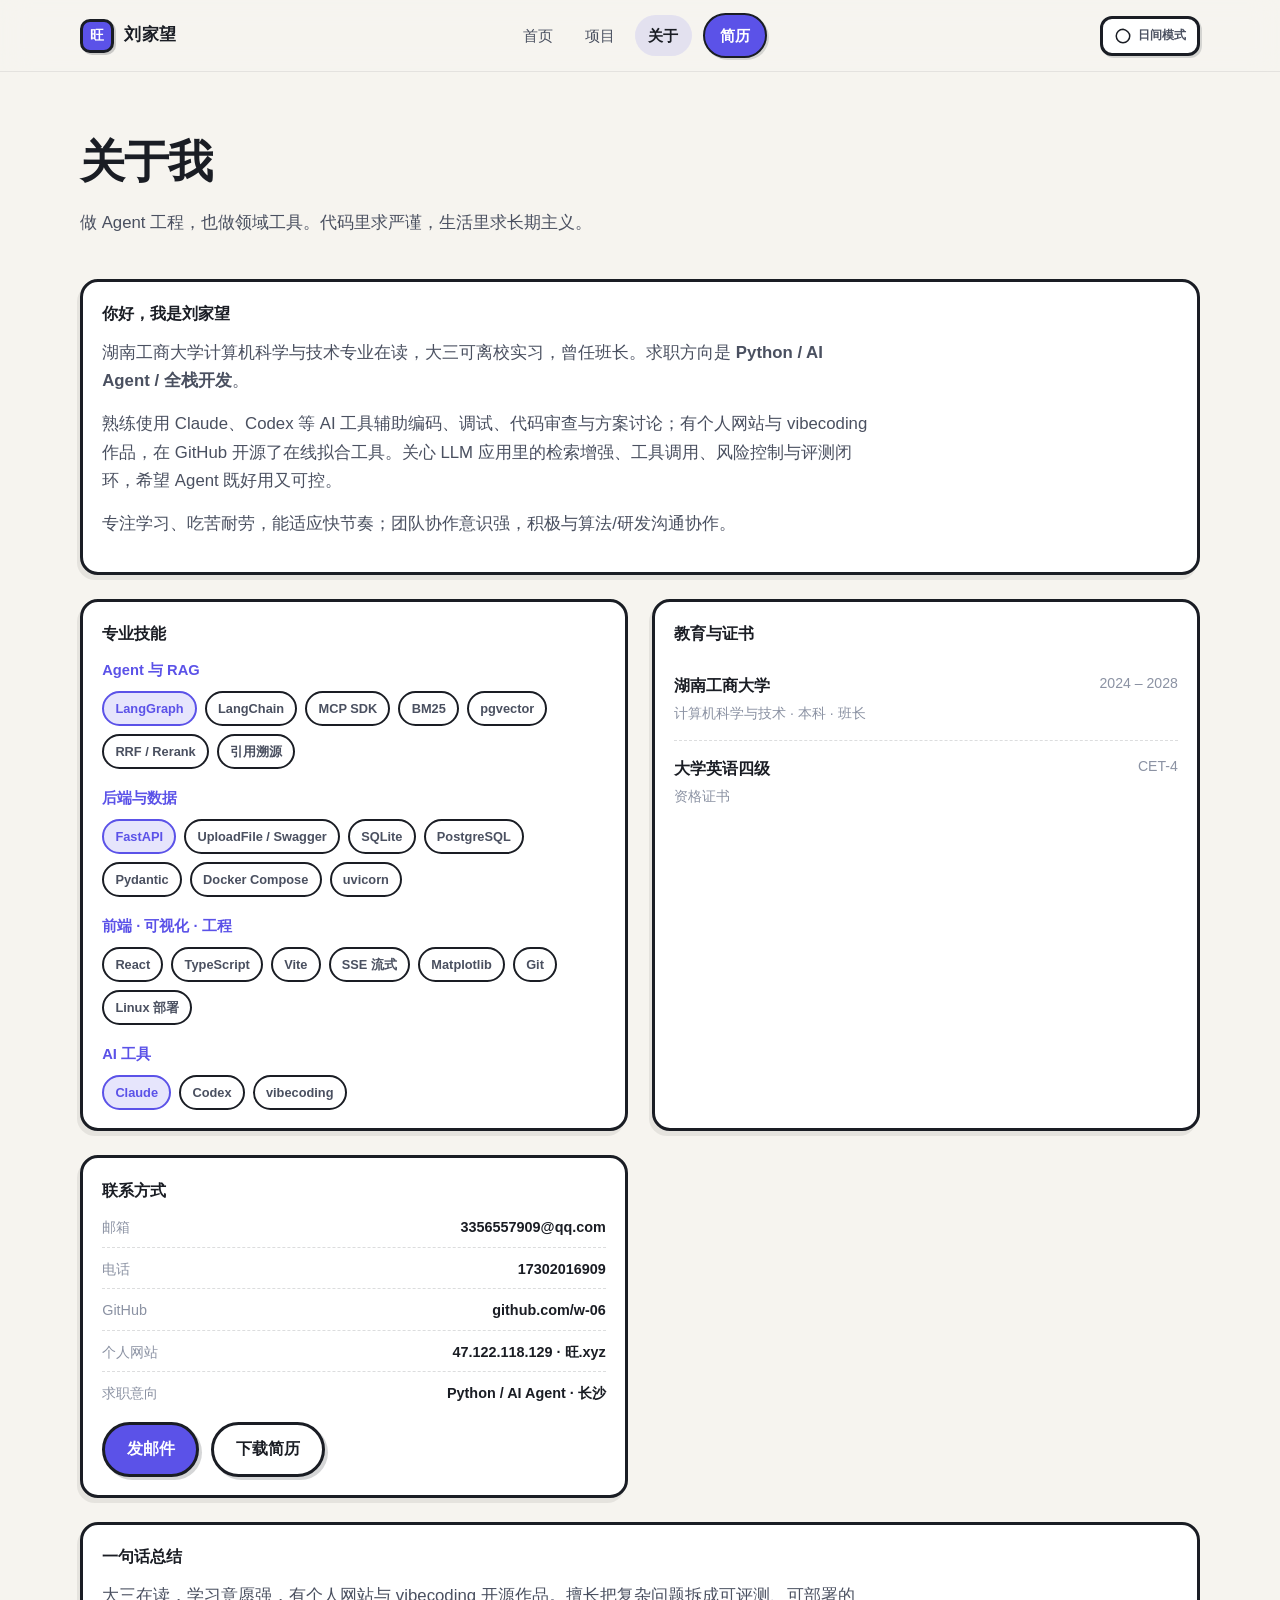
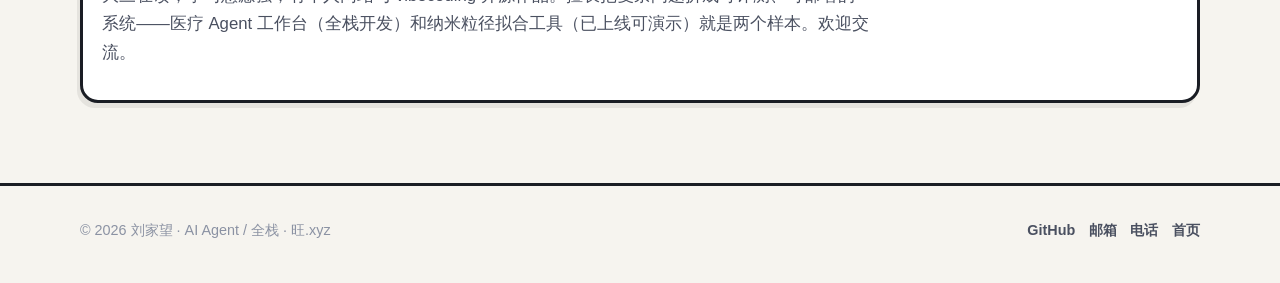
==== commit eca2b654: "docs: 按新版 Python 简历完善关于页、项目业绩与简历文件" ====
--- a/about.html
+++ b/about.html
@@ -44,9 +44,9 @@
     <div class="site-container about-grid">
       <section class="about-intro panel" data-aos>
         <h3>你好，我是刘家望</h3>
-        <p>湖南工商大学计算机科学与技术专业在读，曾任班长。求职方向是 <strong>AI Agent / 全栈 / Python 开发</strong>。</p>
-        <p>我关心 LLM 应用里的检索增强、工具调用、风险控制与评测闭环，希望 Agent 既好用又可控。日常使用 Claude / Codex 辅助编码、调试和方案讨论，结合人工判断完成复杂功能迭代。</p>
-        <p>除了写代码，我用健身和长期主义对待生活——目标明确、能坚持、扛得住迭代。</p>
+        <p>湖南工商大学计算机科学与技术专业在读，大三可离校实习，曾任班长。求职方向是 <strong>Python / AI Agent / 全栈开发</strong>。</p>
+        <p>熟练使用 Claude、Codex 等 AI 工具辅助编码、调试、代码审查与方案讨论；有个人网站与 vibecoding 作品，在 GitHub 开源了在线拟合工具。关心 LLM 应用里的检索增强、工具调用、风险控制与评测闭环，希望 Agent 既好用又可控。</p>
+        <p>专注学习、吃苦耐劳，能适应快节奏；团队协作意识强，积极与算法/研发沟通协作。</p>
       </section>
 
       <section class="panel" data-aos>
@@ -55,31 +55,44 @@
           <h4>Agent 与 RAG</h4>
           <ul class="tag-list">
             <li class="tag primary">LangGraph</li>
-            <li class="tag">MCP</li>
+            <li class="tag">LangChain</li>
+            <li class="tag">MCP SDK</li>
             <li class="tag">BM25</li>
             <li class="tag">pgvector</li>
-            <li class="tag">RRF</li>
-            <li class="tag">Rerank</li>
+            <li class="tag">RRF / Rerank</li>
+            <li class="tag">引用溯源</li>
           </ul>
         </div>
         <div class="skill-group">
           <h4>后端与数据</h4>
           <ul class="tag-list">
-            <li class="tag">FastAPI</li>
+            <li class="tag primary">FastAPI</li>
+            <li class="tag">UploadFile / Swagger</li>
             <li class="tag">SQLite</li>
             <li class="tag">PostgreSQL</li>
             <li class="tag">Pydantic</li>
             <li class="tag">Docker Compose</li>
+            <li class="tag">uvicorn</li>
           </ul>
         </div>
         <div class="skill-group">
-          <h4>前端与可视化</h4>
+          <h4>前端 · 可视化 · 工程</h4>
           <ul class="tag-list">
             <li class="tag">React</li>
             <li class="tag">TypeScript</li>
             <li class="tag">Vite</li>
-            <li class="tag">SSE</li>
+            <li class="tag">SSE 流式</li>
             <li class="tag">Matplotlib</li>
+            <li class="tag">Git</li>
+            <li class="tag">Linux 部署</li>
+          </ul>
+        </div>
+        <div class="skill-group">
+          <h4>AI 工具</h4>
+          <ul class="tag-list">
+            <li class="tag primary">Claude</li>
+            <li class="tag">Codex</li>
+            <li class="tag">vibecoding</li>
           </ul>
         </div>
       </section>
@@ -108,17 +121,18 @@
           <div class="row"><span class="k">邮箱</span><span class="v"><a href="mailto:3356557909@qq.com">3356557909@qq.com</a></span></div>
           <div class="row"><span class="k">电话</span><span class="v"><a href="tel:17302016909">17302016909</a></span></div>
           <div class="row"><span class="k">GitHub</span><span class="v"><a href="https://github.com/w-06" target="_blank" rel="noopener noreferrer">github.com/w-06</a></span></div>
-          <div class="row"><span class="k">站点</span><span class="v"><a href="https://旺.xyz" target="_blank" rel="noopener noreferrer">旺.xyz</a></span></div>
+          <div class="row"><span class="k">个人网站</span><span class="v"><a href="http://47.122.118.129" target="_blank" rel="noopener noreferrer">47.122.118.129 · 旺.xyz</a></span></div>
+          <div class="row"><span class="k">求职意向</span><span class="v">Python / AI Agent · 长沙</span></div>
         </div>
         <div class="btn-row" style="margin-top: 1rem;">
           <a class="btn btn-fill" href="mailto:3356557909@qq.com">发邮件</a>
-          <a class="btn" href="projects.html">查看项目</a>
+          <a class="btn" href="resume.html">下载简历</a>
         </div>
       </section>
 
       <section class="about-intro panel" data-aos>
         <h3>一句话总结</h3>
-        <p>大三在读，学习意愿强，有 vibecoding 与开源作品。擅长把复杂问题拆成可评测、可部署的系统——医疗 Agent 工作台和纳米粒径拟合工具就是两个样本。欢迎交流。</p>
+        <p>大三在读，学习意愿强，有个人网站与 vibecoding 开源作品。擅长把复杂问题拆成可评测、可部署的系统——医疗 Agent 工作台（全栈开发）和纳米粒径拟合工具（已上线可演示）就是两个样本。欢迎交流。</p>
       </section>
     </div>
   </main>
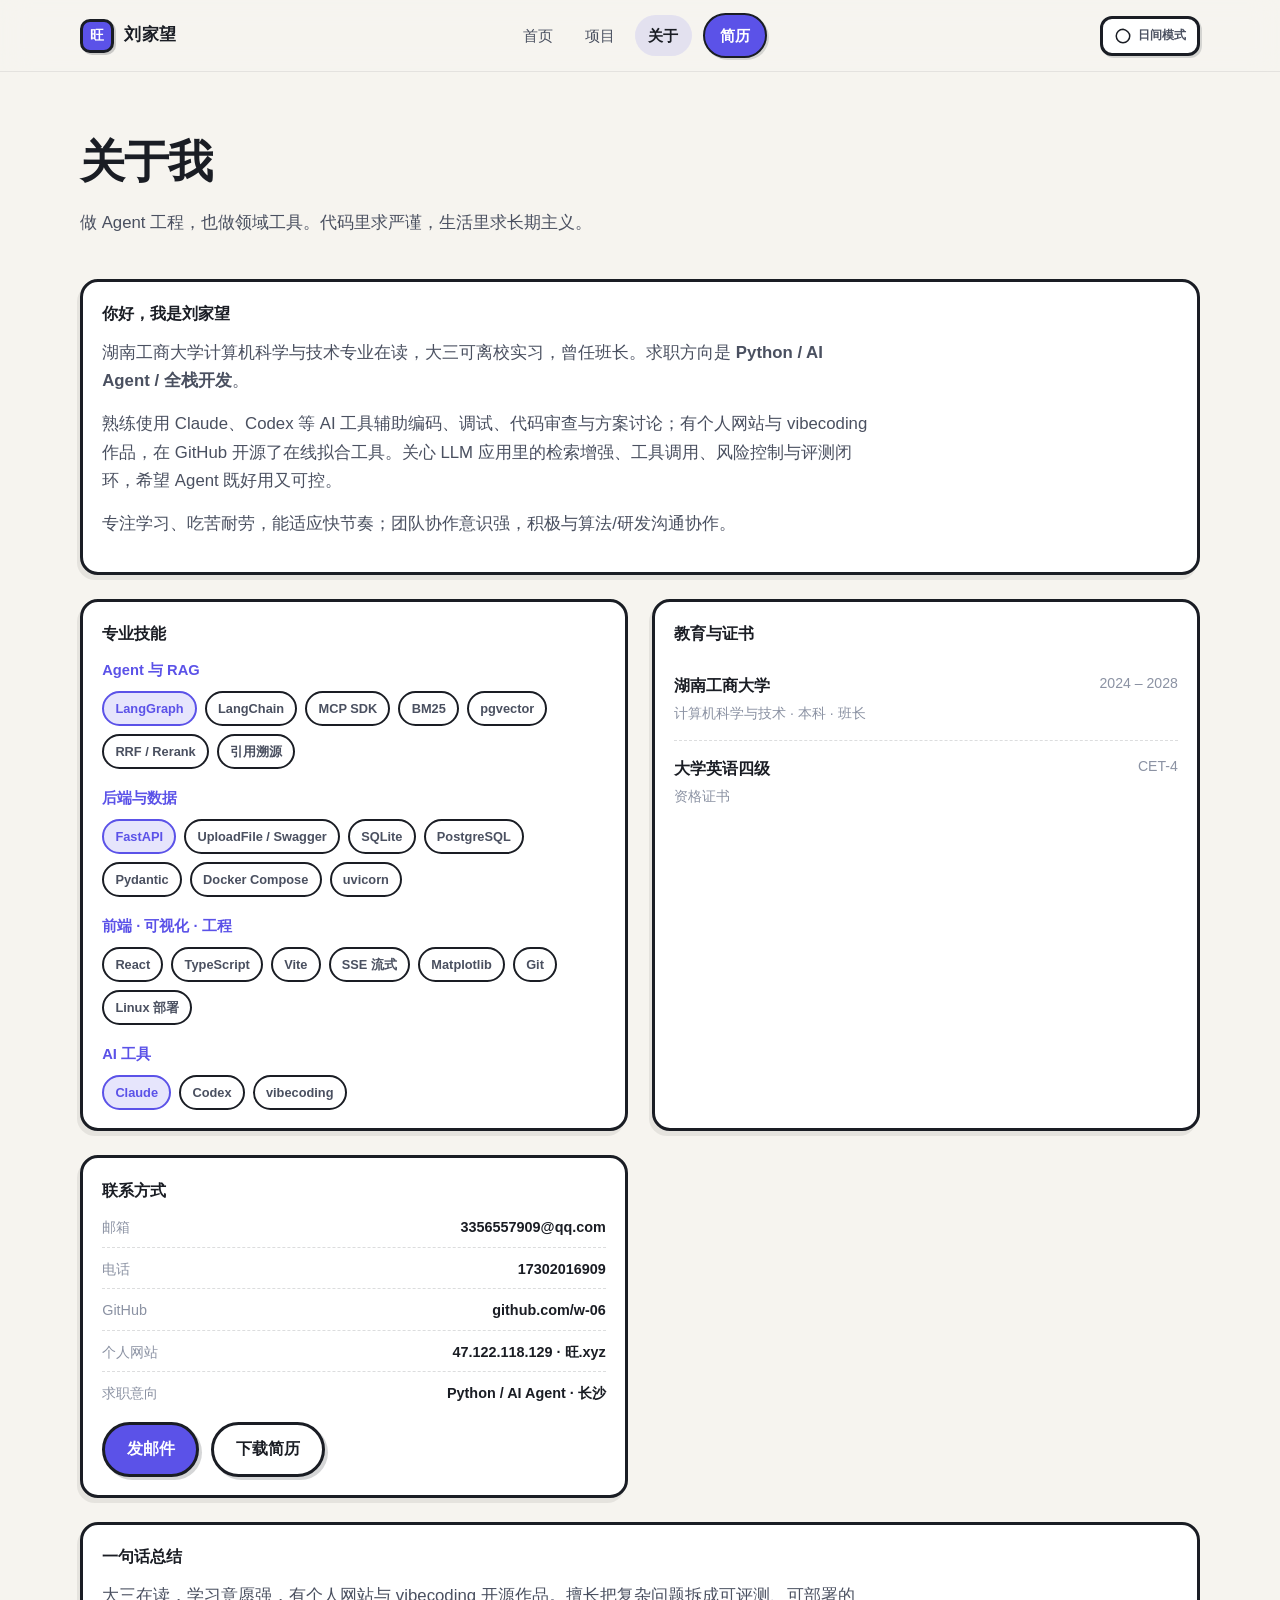
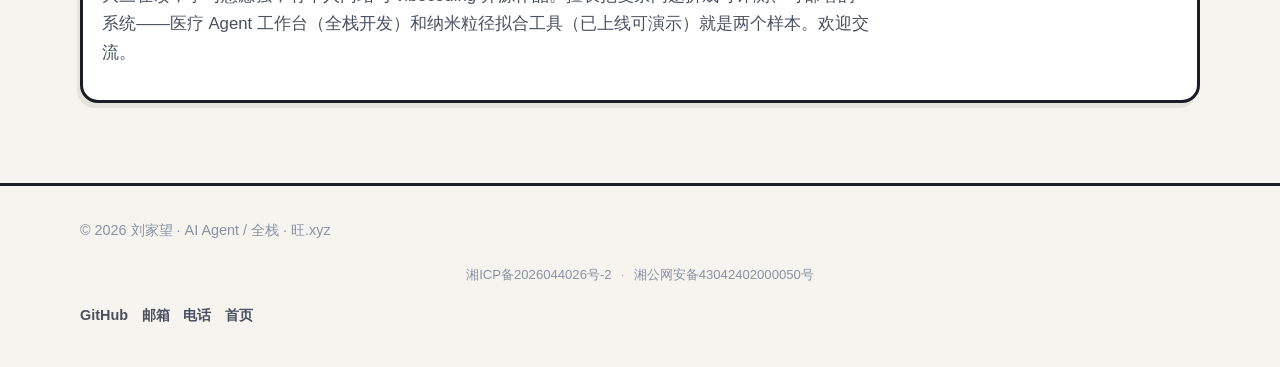
==== commit b2a6c6f7: "docs: 页脚增加 ICP 与公安备案号链接" ====
--- a/about.html
+++ b/about.html
@@ -140,6 +140,11 @@
   <footer class="site-footer">
     <div class="site-container footer-inner">
       <p>© <span data-year></span> 刘家望 · AI Agent / 全栈 · 旺.xyz</p>
+        <p class="beian">
+          <a href="https://beian.miit.gov.cn" target="_blank" rel="noopener noreferrer">湘ICP备2026044026号-2</a>
+          <span class="beian-sep">·</span>
+          <a href="https://beian.mps.gov.cn" target="_blank" rel="noopener noreferrer">湘公网安备43042402000050号</a>
+        </p>
       <div class="footer-links">
         <a href="https://github.com/w-06" target="_blank" rel="noopener noreferrer">GitHub</a>
         <a href="mailto:3356557909@qq.com">邮箱</a>
--- a/css/style.css
+++ b/css/style.css
@@ -1068,6 +1068,27 @@
   font-size: 0.9rem;
 }
 
+.footer-inner .beian {
+  width: 100%;
+  text-align: center;
+  margin-top: 0.35rem;
+  font-size: 0.82rem;
+}
+
+.footer-inner .beian a {
+  color: var(--ink-3);
+  font-weight: 500;
+}
+
+.footer-inner .beian a:hover {
+  color: var(--primary);
+}
+
+.beian-sep {
+  margin: 0 0.35rem;
+  opacity: 0.6;
+}
+
 .footer-links {
   display: flex;
   gap: 0.85rem;
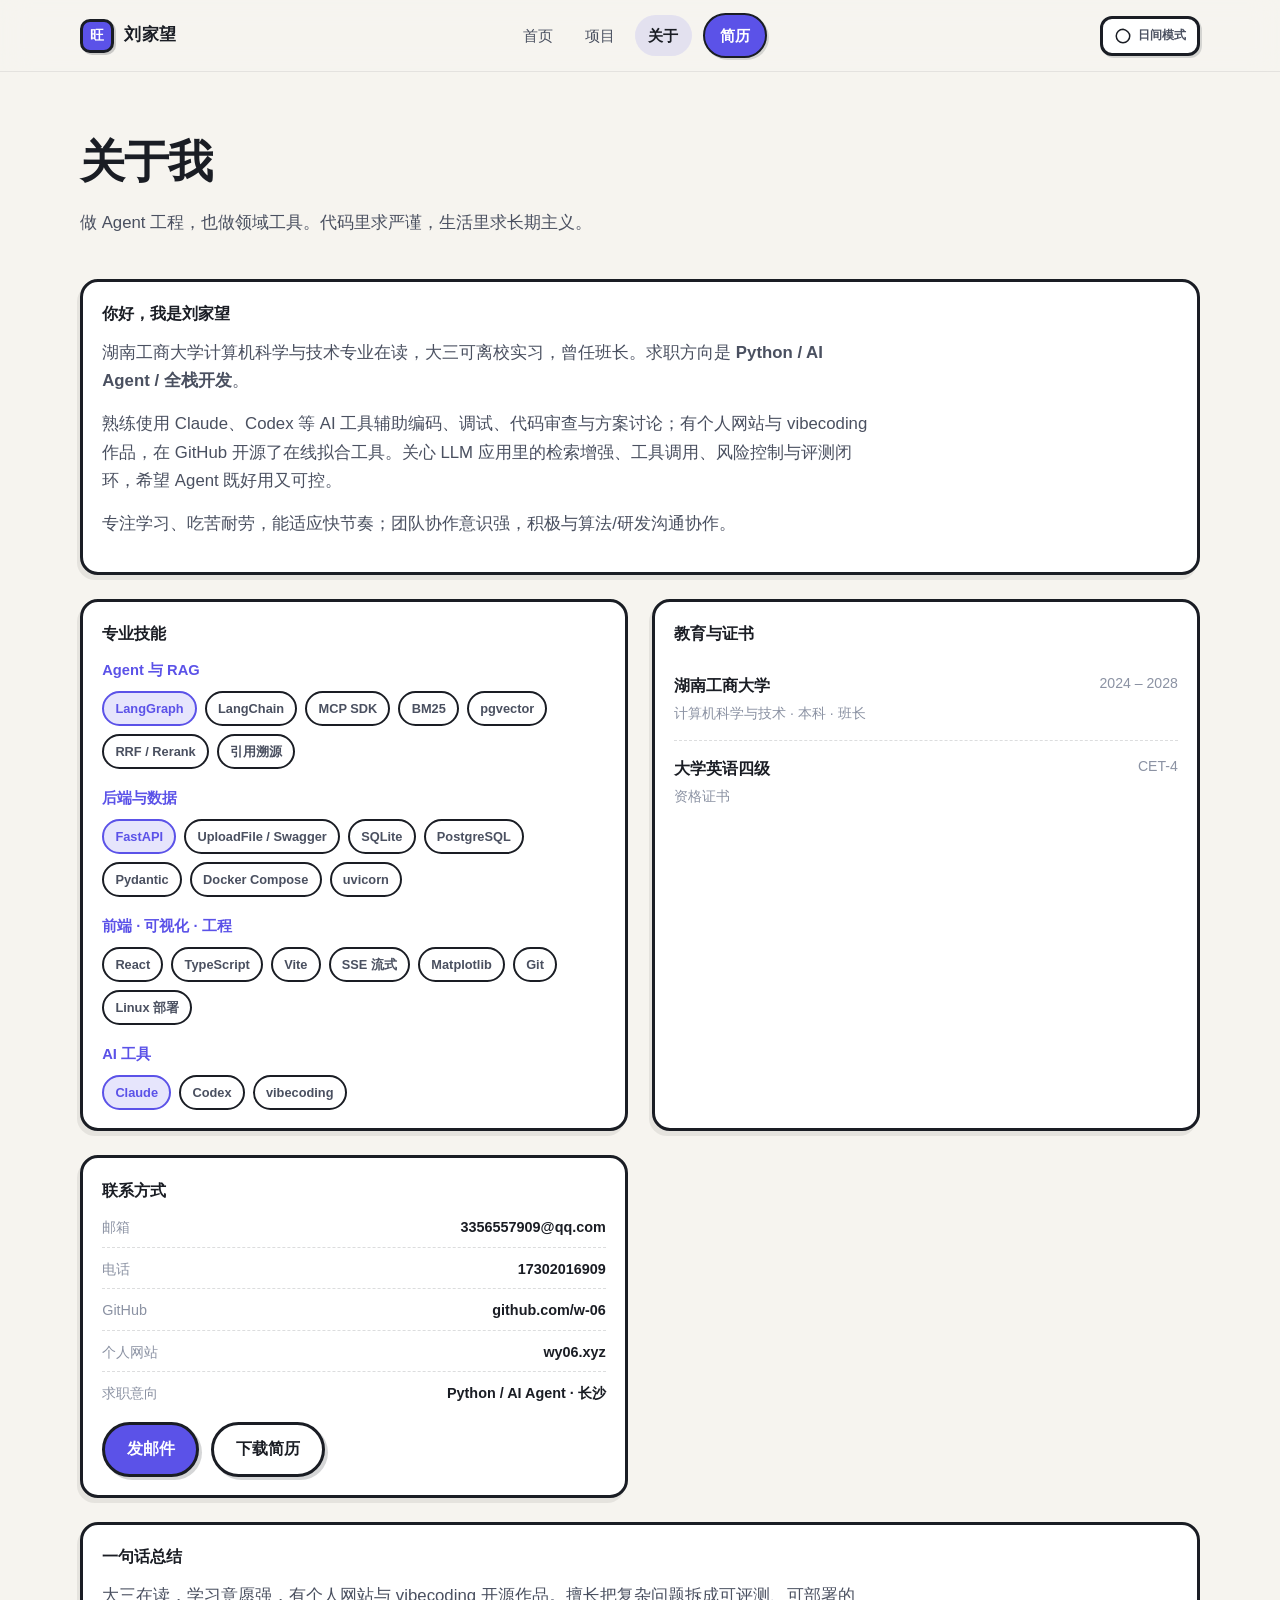
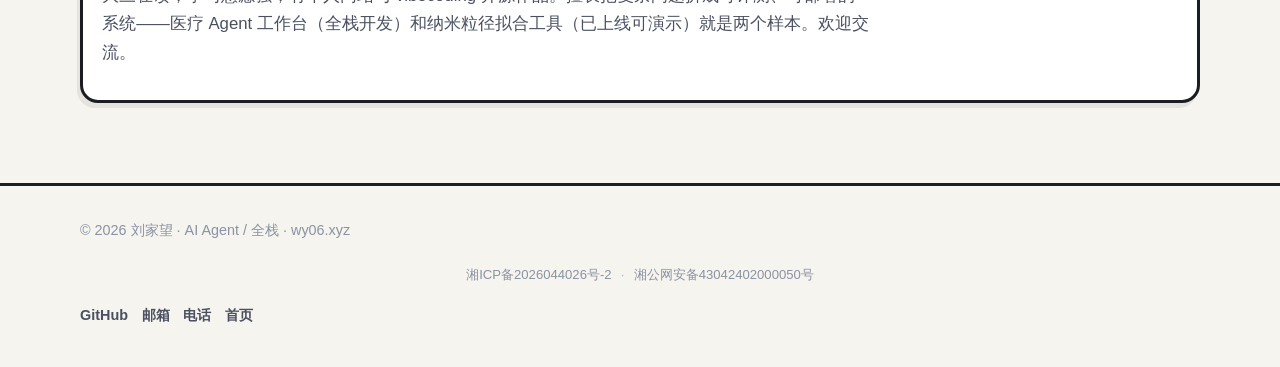
==== commit 0b9cab21: "docs: 域名切换为 wy06.xyz，弃用旺.xyz" ====
--- a/about.html
+++ b/about.html
@@ -121,7 +121,7 @@
           <div class="row"><span class="k">邮箱</span><span class="v"><a href="mailto:3356557909@qq.com">3356557909@qq.com</a></span></div>
           <div class="row"><span class="k">电话</span><span class="v"><a href="tel:17302016909">17302016909</a></span></div>
           <div class="row"><span class="k">GitHub</span><span class="v"><a href="https://github.com/w-06" target="_blank" rel="noopener noreferrer">github.com/w-06</a></span></div>
-          <div class="row"><span class="k">个人网站</span><span class="v"><a href="http://47.122.118.129" target="_blank" rel="noopener noreferrer">47.122.118.129 · 旺.xyz</a></span></div>
+          <div class="row"><span class="k">个人网站</span><span class="v"><a href="https://wy06.xyz" target="_blank" rel="noopener noreferrer">wy06.xyz</a></span></div>
           <div class="row"><span class="k">求职意向</span><span class="v">Python / AI Agent · 长沙</span></div>
         </div>
         <div class="btn-row" style="margin-top: 1rem;">
@@ -139,7 +139,7 @@
 
   <footer class="site-footer">
     <div class="site-container footer-inner">
-      <p>© <span data-year></span> 刘家望 · AI Agent / 全栈 · 旺.xyz</p>
+      <p>© <span data-year></span> 刘家望 · AI Agent / 全栈 · wy06.xyz</p>
         <p class="beian">
           <a href="https://beian.miit.gov.cn" target="_blank" rel="noopener noreferrer">湘ICP备2026044026号-2</a>
           <span class="beian-sep">·</span>
